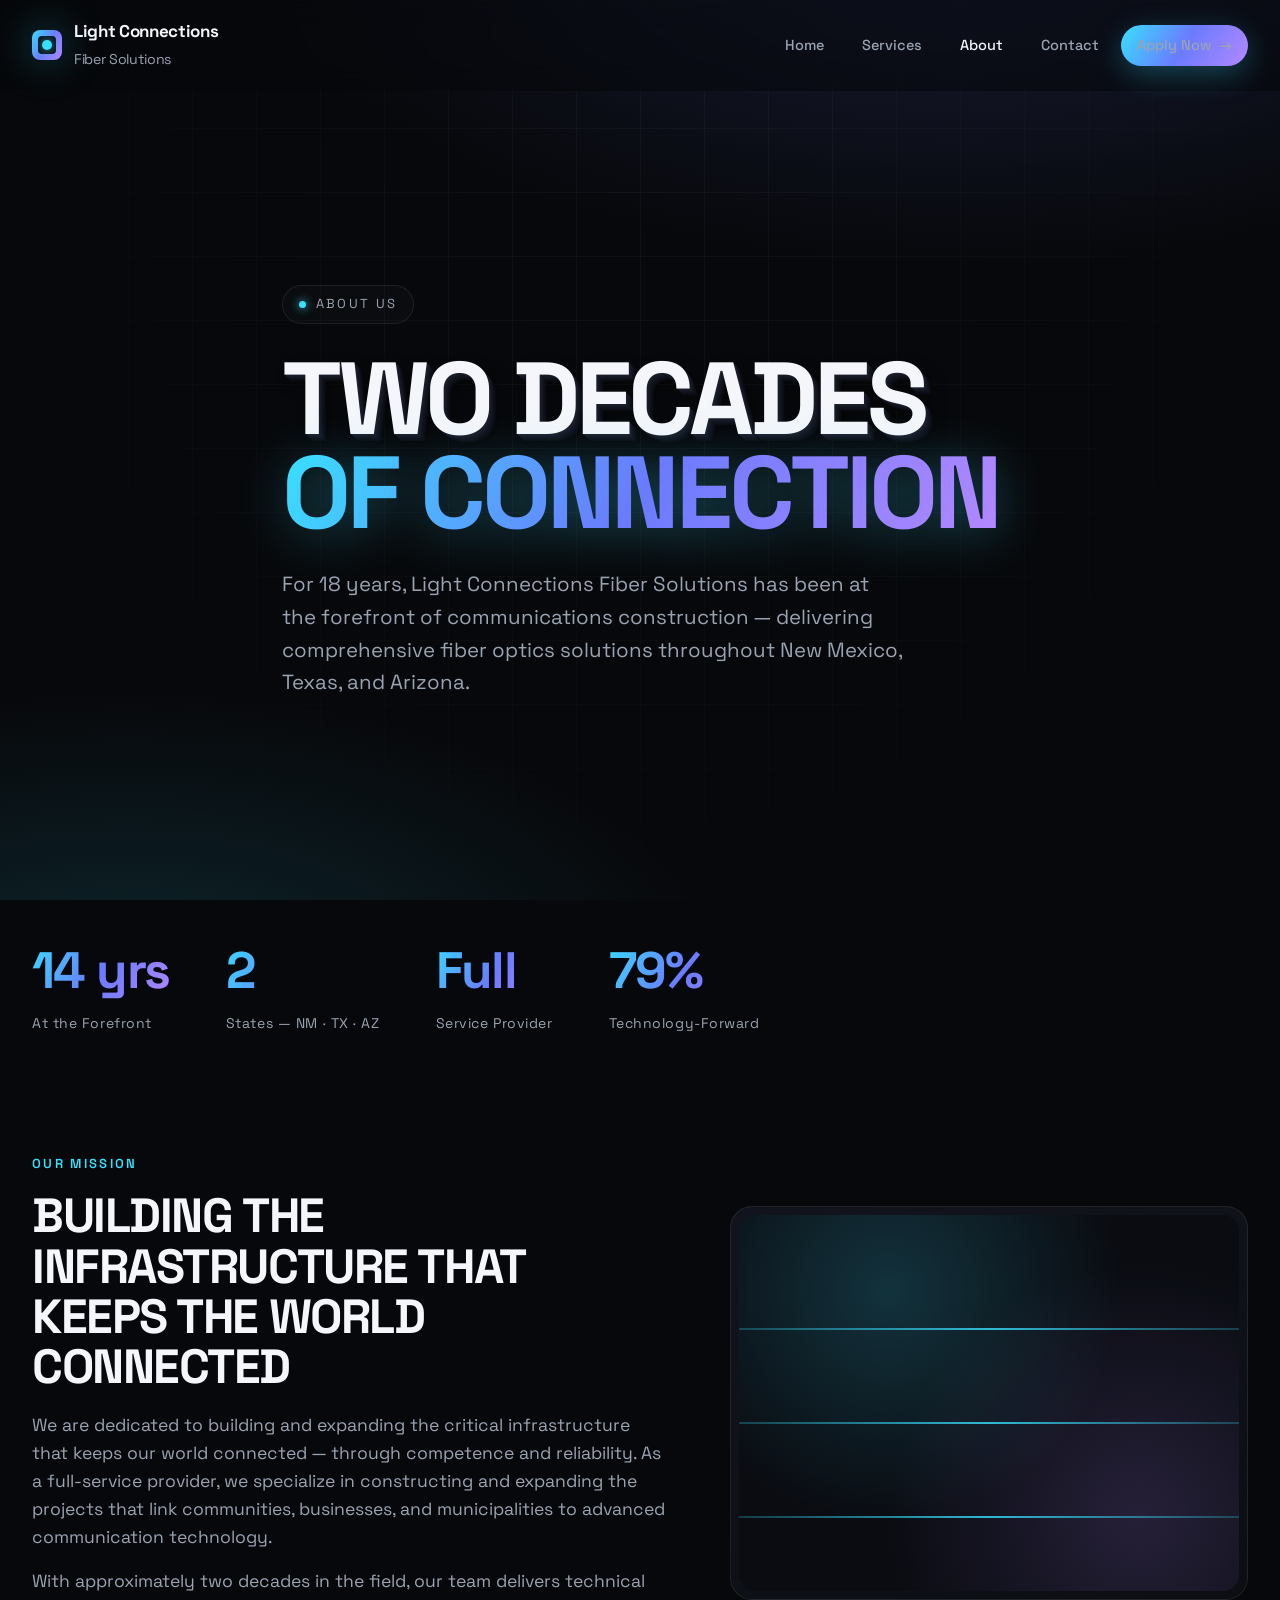
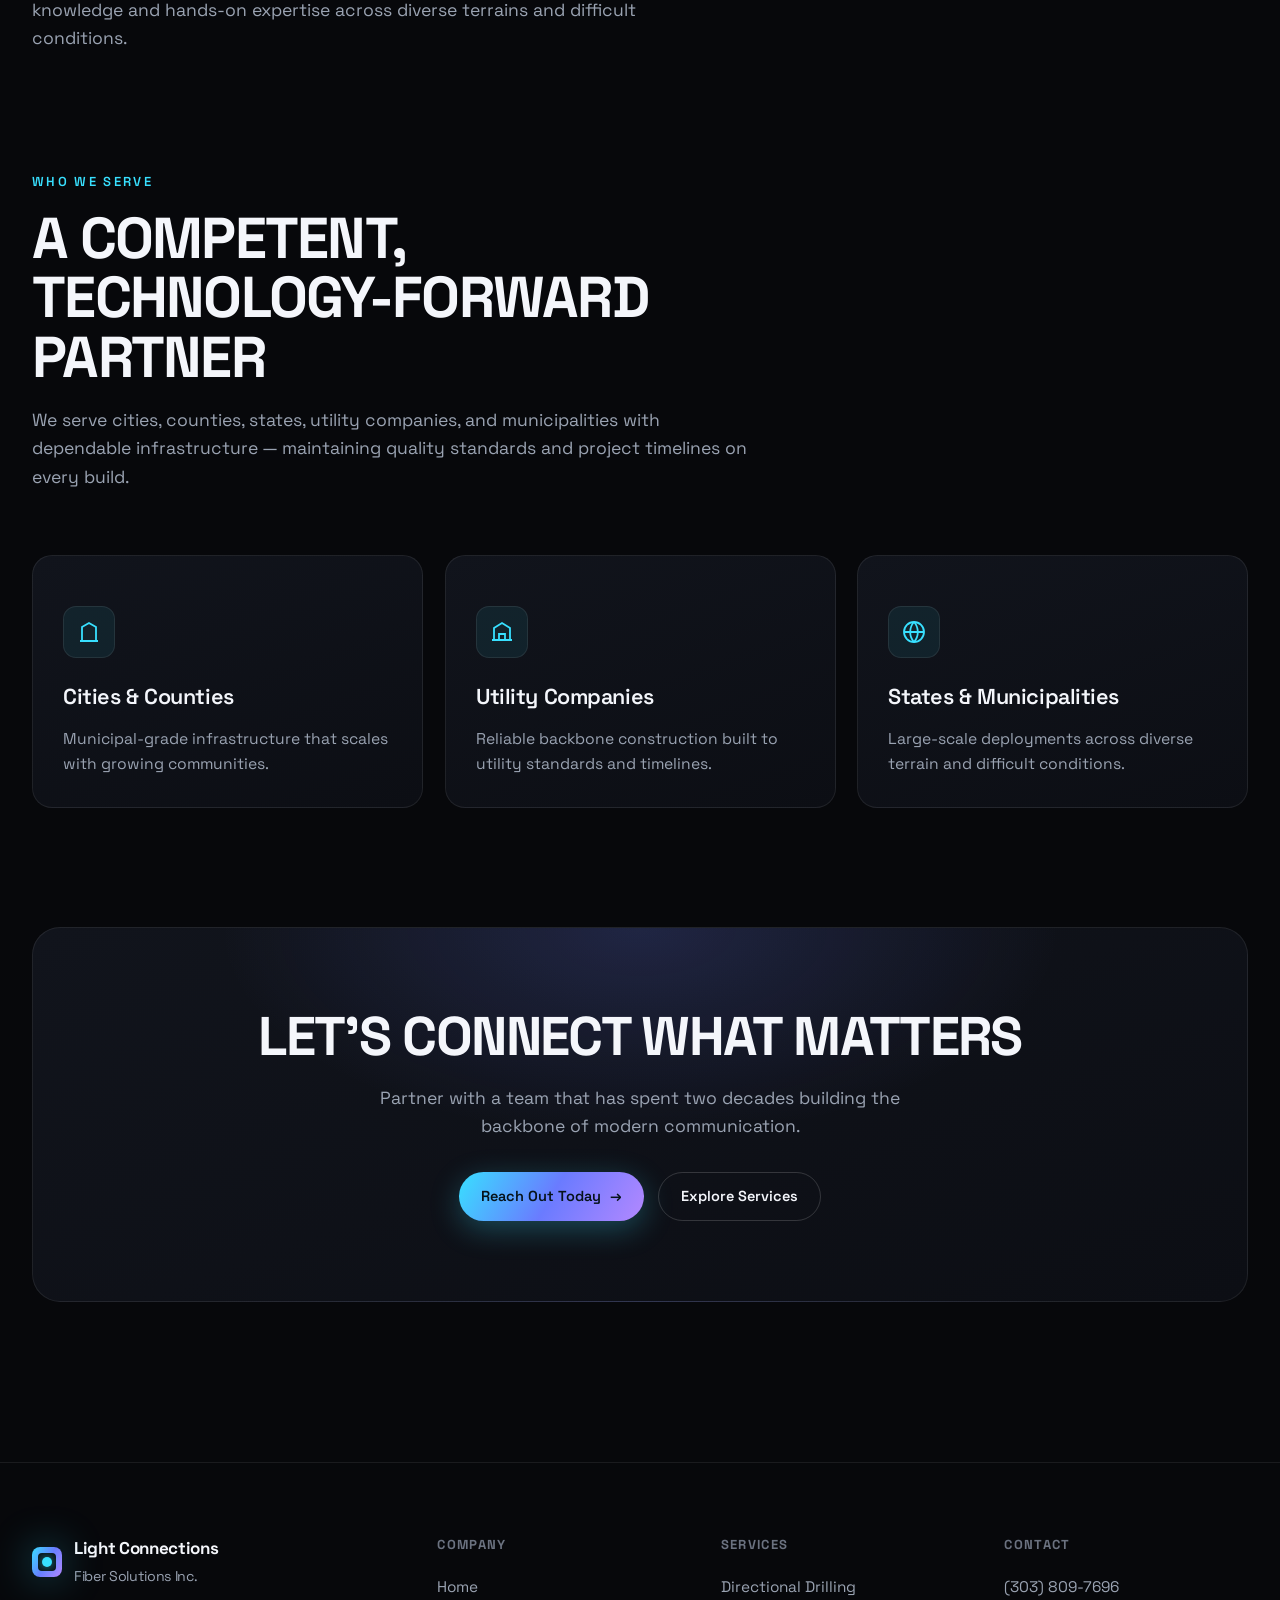
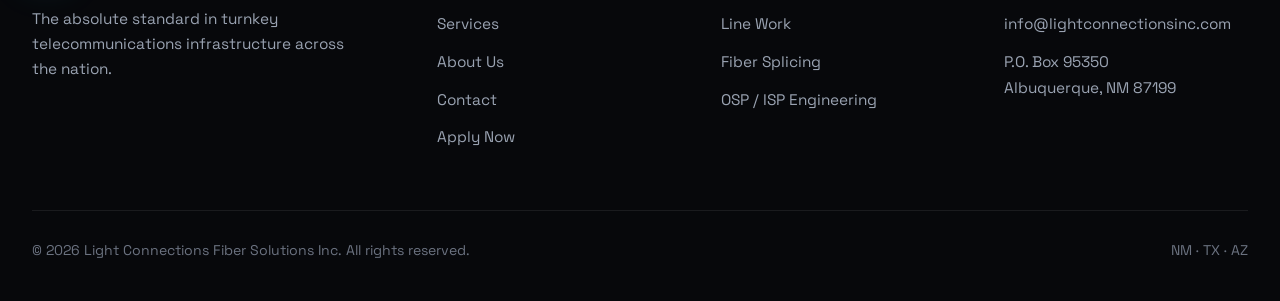
==== about.html @ 91910f93 "Light Connections Fiber Solutions — modern site Co-Authored-By: Claude Opus 4.8 <noreply@anthropic.c" ====
<!DOCTYPE html>
<html lang="en">
<head>
  <meta charset="UTF-8" />
  <meta name="viewport" content="width=device-width, initial-scale=1.0" />
  <title>About — Light Connections Fiber Solutions</title>
  <meta name="description" content="For 18 years, Light Connections Fiber Solutions has built and expanded the critical infrastructure that keeps communities connected across the Southwest." />
  <link rel="preconnect" href="https://fonts.googleapis.com" />
  <link rel="preconnect" href="https://fonts.gstatic.com" crossorigin />
  <link href="https://fonts.googleapis.com/css2?family=Space+Grotesk:wght@400;500;600;700&family=Inter:wght@400;500;600&display=swap" rel="stylesheet" />
  <link rel="stylesheet" href="css/style.css" />
</head>
<body>
  <div class="ambient"></div>

  <nav class="nav">
    <a href="index.html" class="brand"><span class="mark"></span><span>Light Connections<br><small>Fiber Solutions</small></span></a>
    <ul class="nav-links">
      <li><a href="index.html">Home</a></li>
      <li><a href="services.html">Services</a></li>
      <li><a href="about.html" class="active">About</a></li>
      <li><a href="contact.html">Contact</a></li>
      <li><a href="apply.html" class="btn btn-primary">Apply Now <span class="arrow">→</span></a></li>
    </ul>
    <button class="menu-toggle" aria-label="Menu"><svg width="24" height="24" viewBox="0 0 24 24" fill="none" stroke="currentColor" stroke-width="2"><line x1="3" y1="6" x2="21" y2="6"/><line x1="3" y1="12" x2="21" y2="12"/><line x1="3" y1="18" x2="21" y2="18"/></svg></button>
  </nav>

  <header class="hero page-hero">
    <div class="wrap">
      <span class="eyebrow reveal"><span class="dot"></span>About Us</span>
      <div class="hero-3d reveal" data-delay="1">
        <h1 class="title-3d">
          <span class="line layer">Two Decades</span>
          <span class="line grad">of Connection</span>
        </h1>
      </div>
      <p class="hero-sub reveal" data-delay="2">For 18 years, Light Connections Fiber Solutions has been at the forefront of communications construction — delivering comprehensive fiber optics solutions throughout New Mexico, Texas, and Arizona.</p>
    </div>
  </header>

  <section class="section" style="padding-top:30px">
    <div class="wrap">
      <div class="hero-stats reveal" style="margin-top:0;border-top:none;padding-top:0">
        <div class="stat"><div class="num"><span data-count="18" data-suffix=" yrs">0</span></div><div class="lbl">At the Forefront</div></div>
        <div class="stat"><div class="num"><span data-count="3">0</span></div><div class="lbl">States — NM · TX · AZ</div></div>
        <div class="stat"><div class="num">Full</div><div class="lbl">Service Provider</div></div>
        <div class="stat"><div class="num"><span data-count="100" data-suffix="%">0</span></div><div class="lbl">Technology-Forward</div></div>
      </div>
    </div>
  </section>

  <section class="section" style="padding-top:0">
    <div class="wrap split">
      <div class="reveal">
        <span class="kicker">Our Mission</span>
        <h2 style="font-size:clamp(1.8rem,4.5vw,3rem);font-weight:700;letter-spacing:-.03em;text-transform:uppercase;line-height:1.05">Building the Infrastructure That Keeps the World Connected</h2>
        <p style="color:var(--muted);margin-top:18px;font-size:1.1rem">We are dedicated to building and expanding the critical infrastructure that keeps our world connected — through competence and reliability. As a full-service provider, we specialize in constructing and expanding the projects that link communities, businesses, and municipalities to advanced communication technology.</p>
        <p style="color:var(--muted);margin-top:16px;font-size:1.1rem">With approximately two decades in the field, our team delivers technical knowledge and hands-on expertise across diverse terrains and difficult conditions.</p>
      </div>
      <div class="panel reveal" data-delay="1"><div class="viz"><div class="beam" style="top:30%"></div><div class="beam" style="top:55%;animation-delay:1.4s"></div><div class="beam" style="top:80%;animation-delay:2.8s"></div></div></div>
    </div>
  </section>

  <section class="section" style="padding-top:0">
    <div class="wrap">
      <div class="section-head reveal"><span class="kicker">Who We Serve</span><h2>A Competent, Technology-Forward Partner</h2><p>We serve cities, counties, states, utility companies, and municipalities with dependable infrastructure — maintaining quality standards and project timelines on every build.</p></div>
      <div class="cards">
        <article class="card reveal" data-delay="0"><div class="ico"><svg width="24" height="24" viewBox="0 0 24 24" fill="none" stroke="currentColor" stroke-width="1.8"><path d="M3 21h18M5 21V7l7-4 7 4v14M9 9h.01M15 9h.01M9 13h.01M15 13h.01"/></svg></div><h3>Cities &amp; Counties</h3><p>Municipal-grade infrastructure that scales with growing communities.</p></article>
        <article class="card reveal" data-delay="1"><div class="ico"><svg width="24" height="24" viewBox="0 0 24 24" fill="none" stroke="currentColor" stroke-width="1.8"><path d="M2 20h20M4 20V8l8-5 8 5v12M9 20v-6h6v6"/></svg></div><h3>Utility Companies</h3><p>Reliable backbone construction built to utility standards and timelines.</p></article>
        <article class="card reveal" data-delay="2"><div class="ico"><svg width="24" height="24" viewBox="0 0 24 24" fill="none" stroke="currentColor" stroke-width="1.8"><circle cx="12" cy="12" r="10"/><path d="M2 12h20M12 2a15 15 0 010 20M12 2a15 15 0 000 20"/></svg></div><h3>States &amp; Municipalities</h3><p>Large-scale deployments across diverse terrain and difficult conditions.</p></article>
      </div>
    </div>
  </section>

  <section class="section" style="padding-top:0">
    <div class="wrap">
      <div class="cta-band reveal">
        <h2>Let's Connect What Matters</h2>
        <p>Partner with a team that has spent two decades building the backbone of modern communication.</p>
        <div class="cta-actions">
          <a href="contact.html" class="btn btn-primary">Reach Out Today <span class="arrow">→</span></a>
          <a href="services.html" class="btn">Explore Services</a>
        </div>
      </div>
    </div>
  </section>

  <footer class="footer">
    <div class="wrap">
      <div class="footer-grid">
        <div><a href="index.html" class="brand"><span class="mark"></span><span>Light Connections<br><small>Fiber Solutions Inc.</small></span></a><p class="blurb">The absolute standard in turnkey telecommunications infrastructure across the nation.</p></div>
        <div><h4>Company</h4><ul><li><a href="index.html">Home</a></li><li><a href="services.html">Services</a></li><li><a href="about.html">About Us</a></li><li><a href="contact.html">Contact</a></li><li><a href="apply.html">Apply Now</a></li></ul></div>
        <div><h4>Services</h4><ul><li><a href="services.html">Directional Drilling</a></li><li><a href="services.html">Line Work</a></li><li><a href="services.html">Fiber Splicing</a></li><li><a href="services.html">OSP / ISP Engineering</a></li></ul></div>
        <div><h4>Contact</h4><ul><li><a href="tel:+13038097696" class="ct">(303) 809-7696</a></li><li><a href="mailto:info@lightconnectionsinc.com" class="ct">info@lightconnectionsinc.com</a></li><li><span class="ct">P.O. Box 95350<br>Albuquerque, NM 87199</span></li></ul></div>
      </div>
      <div class="footer-bottom"><span>© 2026 Light Connections Fiber Solutions Inc. All rights reserved.</span><span>NM · TX · AZ</span></div>
    </div>
  </footer>

  <script src="js/main.js"></script>
</body>
</html>
---- css/style.css ----
/* ============================================================
   Light Connections Fiber Solutions — Design System
   Modern monochrome, 3D type, light-beam accents
   ============================================================ */

:root {
  --bg: #07080b;
  --bg-2: #0c0e14;
  --surface: #11141c;
  --surface-2: #161a24;
  --line: rgba(255, 255, 255, 0.08);
  --line-strong: rgba(255, 255, 255, 0.16);
  --text: #f4f6fb;
  --muted: #9aa3b2;
  --muted-2: #6b7280;
  --accent: #38e0ff;
  --accent-2: #6a7bff;
  --accent-3: #b388ff;
  --glow: 0 0 40px rgba(56, 224, 255, 0.35);
  --grad: linear-gradient(120deg, #38e0ff 0%, #6a7bff 50%, #b388ff 100%);
  --maxw: 1280px;
  --ease: cubic-bezier(0.16, 1, 0.3, 1);
  --font: "Space Grotesk", "Inter", -apple-system, BlinkMacSystemFont, "Segoe UI", sans-serif;
}

* { margin: 0; padding: 0; box-sizing: border-box; }

html { scroll-behavior: smooth; -webkit-font-smoothing: antialiased; }

body {
  font-family: var(--font);
  background: var(--bg);
  color: var(--text);
  line-height: 1.6;
  overflow-x: hidden;
  position: relative;
}

/* Ambient animated background */
.ambient {
  position: fixed;
  inset: 0;
  z-index: -2;
  background:
    radial-gradient(1200px 600px at 75% -10%, rgba(106, 123, 255, 0.18), transparent 60%),
    radial-gradient(1000px 500px at 10% 110%, rgba(56, 224, 255, 0.14), transparent 60%),
    var(--bg);
}
.ambient::after {
  content: "";
  position: absolute;
  inset: 0;
  background-image:
    linear-gradient(var(--line) 1px, transparent 1px),
    linear-gradient(90deg, var(--line) 1px, transparent 1px);
  background-size: 64px 64px;
  mask-image: radial-gradient(circle at 50% 30%, black, transparent 80%);
  -webkit-mask-image: radial-gradient(circle at 50% 30%, black, transparent 80%);
  opacity: 0.5;
}

a { color: inherit; text-decoration: none; }
img { max-width: 100%; display: block; }

.wrap { max-width: var(--maxw); margin: 0 auto; padding: 0 32px; }

/* ---------------- Navigation ---------------- */
.nav {
  position: fixed;
  top: 0; left: 0; right: 0;
  z-index: 100;
  display: flex;
  align-items: center;
  justify-content: space-between;
  padding: 18px 32px;
  backdrop-filter: blur(14px);
  -webkit-backdrop-filter: blur(14px);
  background: rgba(7, 8, 11, 0.55);
  border-bottom: 1px solid transparent;
  transition: border-color 0.4s var(--ease), background 0.4s var(--ease), padding 0.4s var(--ease);
}
.nav.scrolled {
  border-bottom-color: var(--line);
  background: rgba(7, 8, 11, 0.82);
  padding: 12px 32px;
}
.brand {
  display: flex;
  align-items: center;
  gap: 12px;
  font-weight: 700;
  letter-spacing: -0.02em;
  font-size: 17px;
}
.brand .mark {
  width: 30px; height: 30px;
  border-radius: 8px;
  background: var(--grad);
  position: relative;
  box-shadow: var(--glow);
  flex: none;
}
.brand .mark::after {
  content: "";
  position: absolute;
  inset: 6px;
  border-radius: 4px;
  background: var(--bg);
}
.brand .mark::before {
  content: "";
  position: absolute;
  left: 50%; top: 50%;
  transform: translate(-50%, -50%);
  width: 10px; height: 10px;
  border-radius: 50%;
  background: var(--accent);
  box-shadow: 0 0 12px var(--accent);
  z-index: 1;
}
.brand small { color: var(--muted); font-weight: 400; }

.nav-links {
  display: flex;
  align-items: center;
  gap: 6px;
  list-style: none;
}
.nav-links a {
  padding: 9px 16px;
  border-radius: 100px;
  font-size: 14.5px;
  font-weight: 500;
  color: var(--muted);
  transition: color 0.25s, background 0.25s;
}
.nav-links a:hover { color: var(--text); background: rgba(255,255,255,0.06); }
.nav-links a.active { color: var(--text); }

.btn {
  display: inline-flex;
  align-items: center;
  gap: 9px;
  padding: 12px 22px;
  border-radius: 100px;
  font-weight: 600;
  font-size: 14.5px;
  font-family: var(--font);
  cursor: pointer;
  border: 1px solid var(--line-strong);
  background: transparent;
  color: var(--text);
  transition: transform 0.25s var(--ease), background 0.25s, box-shadow 0.3s, border-color 0.25s;
}
.btn:hover { transform: translateY(-2px); border-color: var(--accent); }
.btn-primary {
  background: var(--grad);
  color: #06121a;
  border: none;
  box-shadow: 0 8px 30px rgba(56, 224, 255, 0.28);
}
.btn-primary:hover { box-shadow: 0 12px 44px rgba(106, 123, 255, 0.45); }
.btn .arrow { transition: transform 0.25s var(--ease); }
.btn:hover .arrow { transform: translateX(4px); }

.menu-toggle { display: none; background: none; border: none; color: var(--text); cursor: pointer; padding: 8px; }

/* ---------------- Hero / 3D type ---------------- */
.hero {
  min-height: 100vh;
  display: flex;
  flex-direction: column;
  justify-content: center;
  padding: 140px 0 80px;
  position: relative;
}
.eyebrow {
  display: inline-flex;
  align-items: center;
  gap: 10px;
  font-size: 13px;
  letter-spacing: 0.18em;
  text-transform: uppercase;
  color: var(--muted);
  border: 1px solid var(--line);
  padding: 8px 16px;
  border-radius: 100px;
  width: fit-content;
  background: rgba(255,255,255,0.02);
}
.eyebrow .dot {
  width: 7px; height: 7px; border-radius: 50%;
  background: var(--accent);
  box-shadow: 0 0 10px var(--accent);
  animation: pulse 2s infinite;
}
@keyframes pulse { 0%,100%{opacity:1;transform:scale(1);} 50%{opacity:.4;transform:scale(.7);} }

/* The signature 3D extruded headline */
.hero-3d {
  perspective: 1000px;
  margin: 28px 0;
}
.title-3d {
  font-size: clamp(3rem, 9.5vw, 9.5rem);
  font-weight: 700;
  line-height: 0.92;
  letter-spacing: -0.04em;
  text-transform: uppercase;
  transform-style: preserve-3d;
  transition: transform 0.2s var(--ease);
  will-change: transform;
}
.title-3d .line { display: block; }
.title-3d .layer {
  color: var(--text);
  text-shadow:
    1px 1px 0 #1b1f2b,
    2px 2px 0 #181c27,
    3px 3px 0 #151823,
    4px 4px 0 #12141e,
    5px 5px 0 #0f111a,
    6px 6px 0 #0c0e16,
    7px 7px 0 #0a0b12,
    8px 8px 14px rgba(0,0,0,0.55);
}
.title-3d .grad {
  background: var(--grad);
  -webkit-background-clip: text;
  background-clip: text;
  -webkit-text-fill-color: transparent;
  filter: drop-shadow(0 6px 26px rgba(56,224,255,0.35));
}

.hero-sub {
  max-width: 620px;
  font-size: clamp(1.05rem, 1.6vw, 1.3rem);
  color: var(--muted);
  margin: 8px 0 36px;
}
.hero-actions { display: flex; gap: 14px; flex-wrap: wrap; }

.hero-stats {
  display: flex;
  gap: 56px;
  margin-top: 72px;
  flex-wrap: wrap;
  border-top: 1px solid var(--line);
  padding-top: 32px;
}
.stat .num {
  font-size: clamp(2.2rem, 4vw, 3.4rem);
  font-weight: 700;
  letter-spacing: -0.03em;
  background: var(--grad);
  -webkit-background-clip: text; background-clip: text;
  -webkit-text-fill-color: transparent;
}
.stat .lbl { color: var(--muted); font-size: 14px; letter-spacing: 0.04em; }

/* ---------------- Sections ---------------- */
section { position: relative; }
.section { padding: 120px 0; }
.section-head { max-width: 720px; margin-bottom: 64px; }
.kicker {
  font-size: 13px; letter-spacing: 0.18em; text-transform: uppercase;
  color: var(--accent); font-weight: 600; margin-bottom: 16px; display: block;
}
.section-head h2 {
  font-size: clamp(2rem, 5vw, 3.6rem);
  font-weight: 700; letter-spacing: -0.03em; line-height: 1.04;
  text-transform: uppercase;
}
.section-head p { color: var(--muted); font-size: 1.1rem; margin-top: 18px; }

/* ---------------- 3D tilt cards ---------------- */
.cards { display: grid; grid-template-columns: repeat(3, 1fr); gap: 22px; }
.cards.two { grid-template-columns: repeat(2, 1fr); }

.card {
  position: relative;
  padding: 34px 30px 30px;
  border-radius: 20px;
  background: linear-gradient(160deg, var(--surface), var(--bg-2));
  border: 1px solid var(--line);
  transform-style: preserve-3d;
  transition: transform 0.25s var(--ease), border-color 0.3s, box-shadow 0.3s;
  overflow: hidden;
  will-change: transform;
}
.card::before {
  content: "";
  position: absolute;
  inset: 0;
  background: radial-gradient(400px circle at var(--mx, 50%) var(--my, 0%), rgba(56,224,255,0.12), transparent 45%);
  opacity: 0;
  transition: opacity 0.3s;
}
.card:hover { border-color: var(--line-strong); box-shadow: 0 30px 60px rgba(0,0,0,0.4); }
.card:hover::before { opacity: 1; }
.card .num-tag {
  font-size: 13px; color: var(--muted-2); font-weight: 600;
  letter-spacing: 0.1em; transform: translateZ(20px);
}
.card .ico {
  width: 52px; height: 52px; border-radius: 13px;
  display: grid; place-items: center;
  background: rgba(56,224,255,0.08);
  border: 1px solid var(--line);
  margin: 16px 0 22px;
  color: var(--accent);
  transform: translateZ(40px);
}
.card h3 {
  font-size: 1.35rem; font-weight: 600; letter-spacing: -0.02em;
  margin-bottom: 12px; transform: translateZ(30px);
}
.card p { color: var(--muted); font-size: 0.98rem; transform: translateZ(15px); }

/* feature split */
.split { display: grid; grid-template-columns: 1.1fr 0.9fr; gap: 64px; align-items: center; }
.split .panel {
  border-radius: 22px;
  border: 1px solid var(--line);
  background: linear-gradient(160deg, var(--surface), var(--bg-2));
  padding: 8px;
  position: relative;
  overflow: hidden;
}
.viz {
  aspect-ratio: 4/3;
  border-radius: 16px;
  background:
    radial-gradient(circle at 30% 20%, rgba(56,224,255,0.18), transparent 50%),
    radial-gradient(circle at 80% 80%, rgba(179,136,255,0.16), transparent 50%),
    #0a0c12;
  position: relative;
  overflow: hidden;
}
.viz .beam {
  position: absolute;
  height: 2px; left: -20%; right: -20%;
  background: linear-gradient(90deg, transparent, var(--accent), transparent);
  filter: blur(0.5px);
  opacity: 0.8;
  animation: travel 4s linear infinite;
}
@keyframes travel { 0%{transform:translateX(-30%);} 100%{transform:translateX(30%);} }

.list { list-style: none; margin-top: 24px; }
.list li {
  display: flex; gap: 14px; padding: 16px 0;
  border-top: 1px solid var(--line);
  color: var(--muted);
}
.list li:first-child { border-top: none; }
.list li strong { color: var(--text); font-weight: 600; }
.list .check {
  flex: none; width: 22px; height: 22px; border-radius: 50%;
  background: rgba(56,224,255,0.1); color: var(--accent);
  display: grid; place-items: center; font-size: 12px; margin-top: 2px;
}

/* CTA band */
.cta-band {
  margin: 0 auto;
  text-align: center;
  border-radius: 28px;
  border: 1px solid var(--line);
  background:
    radial-gradient(600px 300px at 50% 0%, rgba(106,123,255,0.18), transparent 70%),
    linear-gradient(160deg, var(--surface), var(--bg-2));
  padding: 80px 40px;
}
.cta-band h2 {
  font-size: clamp(2rem, 5vw, 3.4rem); font-weight: 700;
  letter-spacing: -0.03em; text-transform: uppercase; line-height: 1.05;
}
.cta-band p { color: var(--muted); max-width: 560px; margin: 18px auto 32px; font-size: 1.1rem; }
.cta-actions { display: flex; gap: 14px; justify-content: center; flex-wrap: wrap; }

/* ---------------- Footer ---------------- */
.footer {
  border-top: 1px solid var(--line);
  padding: 72px 0 40px;
  margin-top: 40px;
}
.footer-grid {
  display: grid; grid-template-columns: 1.5fr 1fr 1fr 1fr; gap: 40px;
  padding-bottom: 48px; border-bottom: 1px solid var(--line);
}
.footer h4 { font-size: 13px; letter-spacing: 0.1em; text-transform: uppercase; color: var(--muted-2); margin-bottom: 18px; }
.footer ul { list-style: none; }
.footer ul li { margin-bottom: 12px; }
.footer ul a, .footer .ct { color: var(--muted); transition: color 0.2s; font-size: 0.96rem; }
.footer ul a:hover { color: var(--accent); }
.footer .blurb { color: var(--muted); max-width: 320px; margin-top: 18px; font-size: 0.96rem; }
.footer-bottom {
  display: flex; justify-content: space-between; flex-wrap: wrap; gap: 12px;
  padding-top: 28px; color: var(--muted-2); font-size: 0.88rem;
}

/* ---------------- Forms ---------------- */
.form-card {
  border-radius: 22px; border: 1px solid var(--line);
  background: linear-gradient(160deg, var(--surface), var(--bg-2));
  padding: 40px;
}
.field { margin-bottom: 22px; }
.field label { display: block; font-size: 14px; color: var(--muted); margin-bottom: 9px; font-weight: 500; }
.field input, .field textarea, .field select {
  width: 100%; padding: 14px 16px;
  background: var(--bg); border: 1px solid var(--line-strong);
  border-radius: 12px; color: var(--text); font-family: var(--font); font-size: 15px;
  transition: border-color 0.25s, box-shadow 0.25s;
}
.field input:focus, .field textarea:focus, .field select:focus {
  outline: none; border-color: var(--accent); box-shadow: 0 0 0 3px rgba(56,224,255,0.15);
}
.field textarea { min-height: 130px; resize: vertical; }
.grid-2 { display: grid; grid-template-columns: 1fr 1fr; gap: 22px; }

.contact-info { display: flex; flex-direction: column; gap: 28px; }
.info-item { display: flex; gap: 16px; align-items: flex-start; }
.info-item .ico {
  width: 46px; height: 46px; border-radius: 12px; flex: none;
  background: rgba(56,224,255,0.08); border: 1px solid var(--line);
  display: grid; place-items: center; color: var(--accent);
}
.info-item .lbl { font-size: 13px; color: var(--muted-2); text-transform: uppercase; letter-spacing: 0.08em; }
.info-item .val { font-size: 1.1rem; font-weight: 500; }

/* page hero (inner pages) */
.page-hero { padding: 180px 0 60px; }
.page-hero .title-3d { font-size: clamp(2.6rem, 8vw, 7rem); }

/* ---------------- Reveal animation ---------------- */
.reveal { opacity: 0; transform: translateY(34px); transition: opacity 0.8s var(--ease), transform 0.8s var(--ease); }
.reveal.in { opacity: 1; transform: none; }

.tag-pill {
  display: inline-block; padding: 6px 14px; border-radius: 100px;
  border: 1px solid var(--line); color: var(--muted); font-size: 13px;
  margin: 0 8px 8px 0;
}

/* ---------------- Responsive ---------------- */
@media (max-width: 980px) {
  .cards, .cards.two { grid-template-columns: 1fr 1fr; }
  .split { grid-template-columns: 1fr; gap: 36px; }
  .footer-grid { grid-template-columns: 1fr 1fr; }
}
@media (max-width: 720px) {
  .wrap { padding: 0 20px; }
  .nav { padding: 14px 20px; }
  .nav-links { display: none; }
  .menu-toggle { display: block; }
  .nav-links.open {
    display: flex; flex-direction: column; align-items: stretch;
    position: absolute; top: 100%; left: 0; right: 0;
    background: rgba(7,8,11,0.97); backdrop-filter: blur(14px);
    padding: 12px; border-bottom: 1px solid var(--line); gap: 4px;
  }
  .nav-links.open a { padding: 14px 16px; }
  .cards, .cards.two, .grid-2 { grid-template-columns: 1fr; }
  .footer-grid { grid-template-columns: 1fr; }
  .hero-stats { gap: 32px; }
  .section { padding: 80px 0; }
}

@media (prefers-reduced-motion: reduce) {
  *, *::before, *::after { animation: none !important; transition: none !important; }
  .reveal { opacity: 1; transform: none; }
}
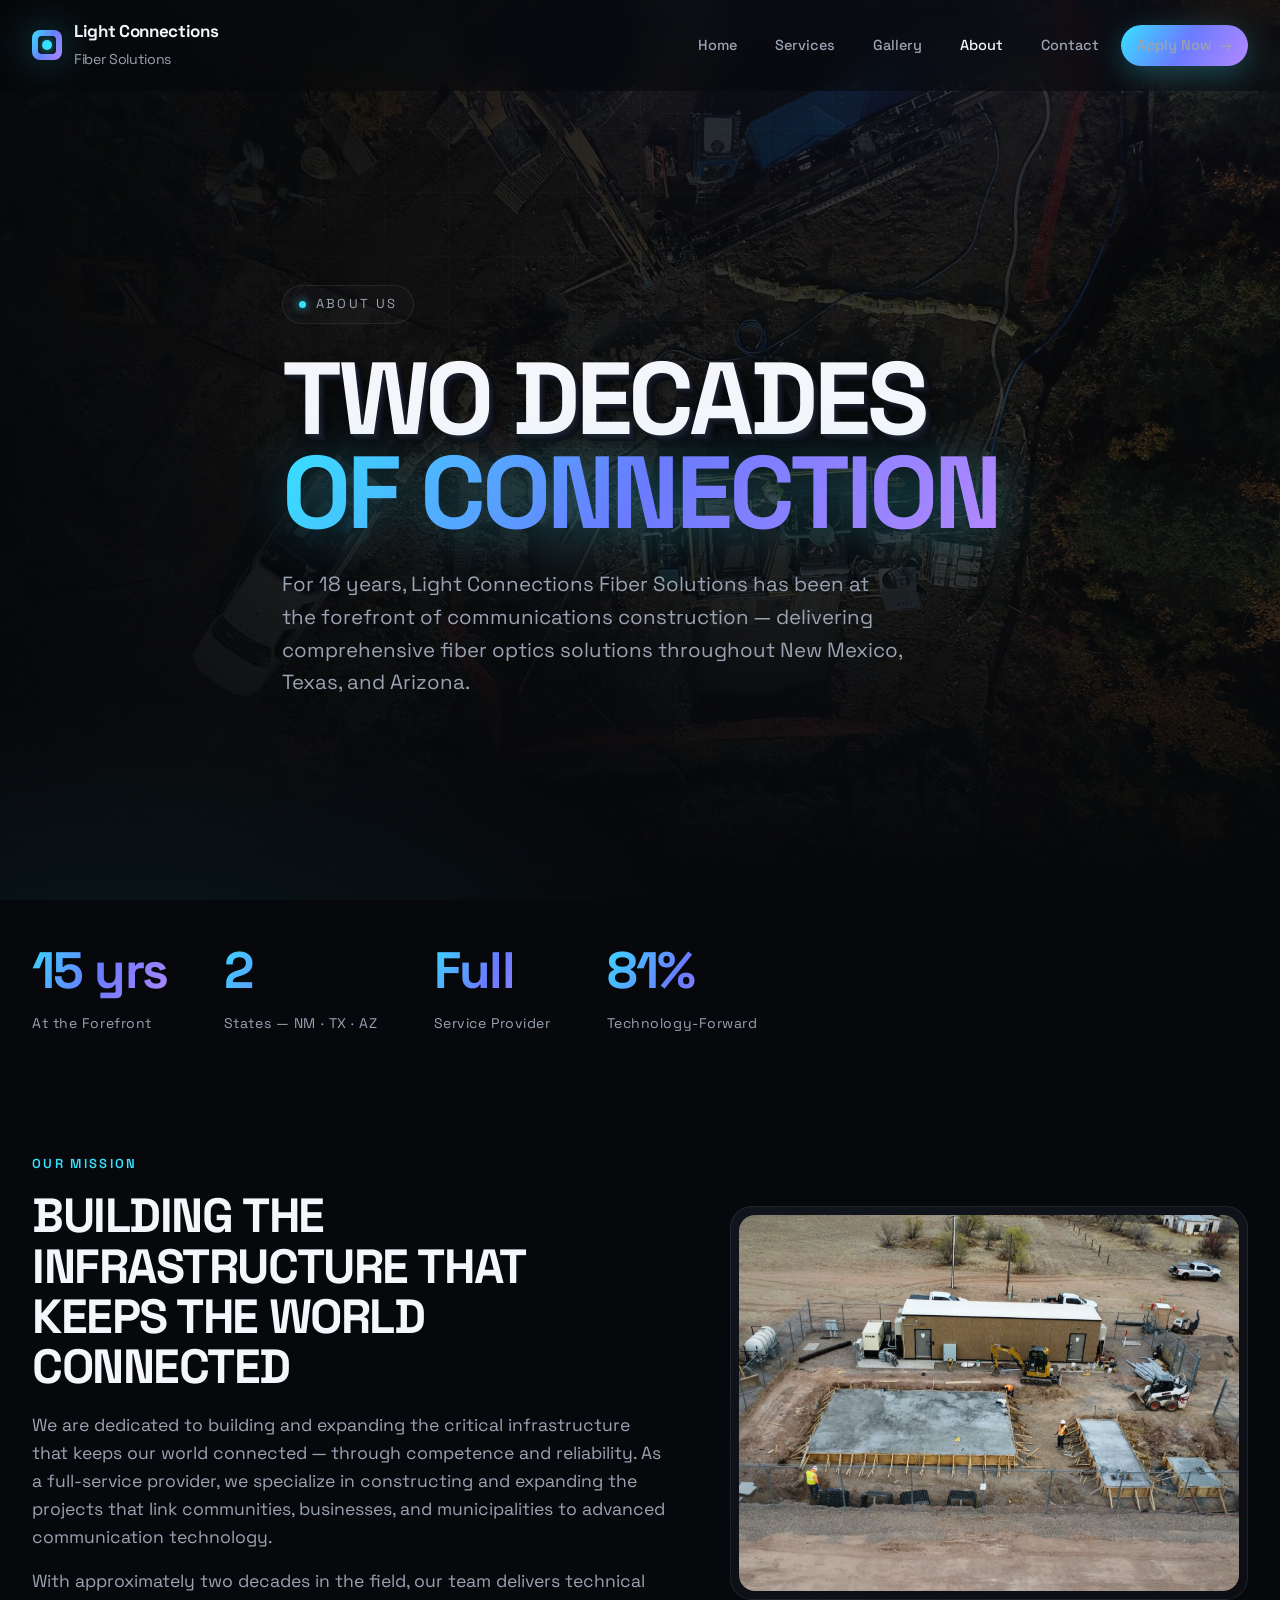
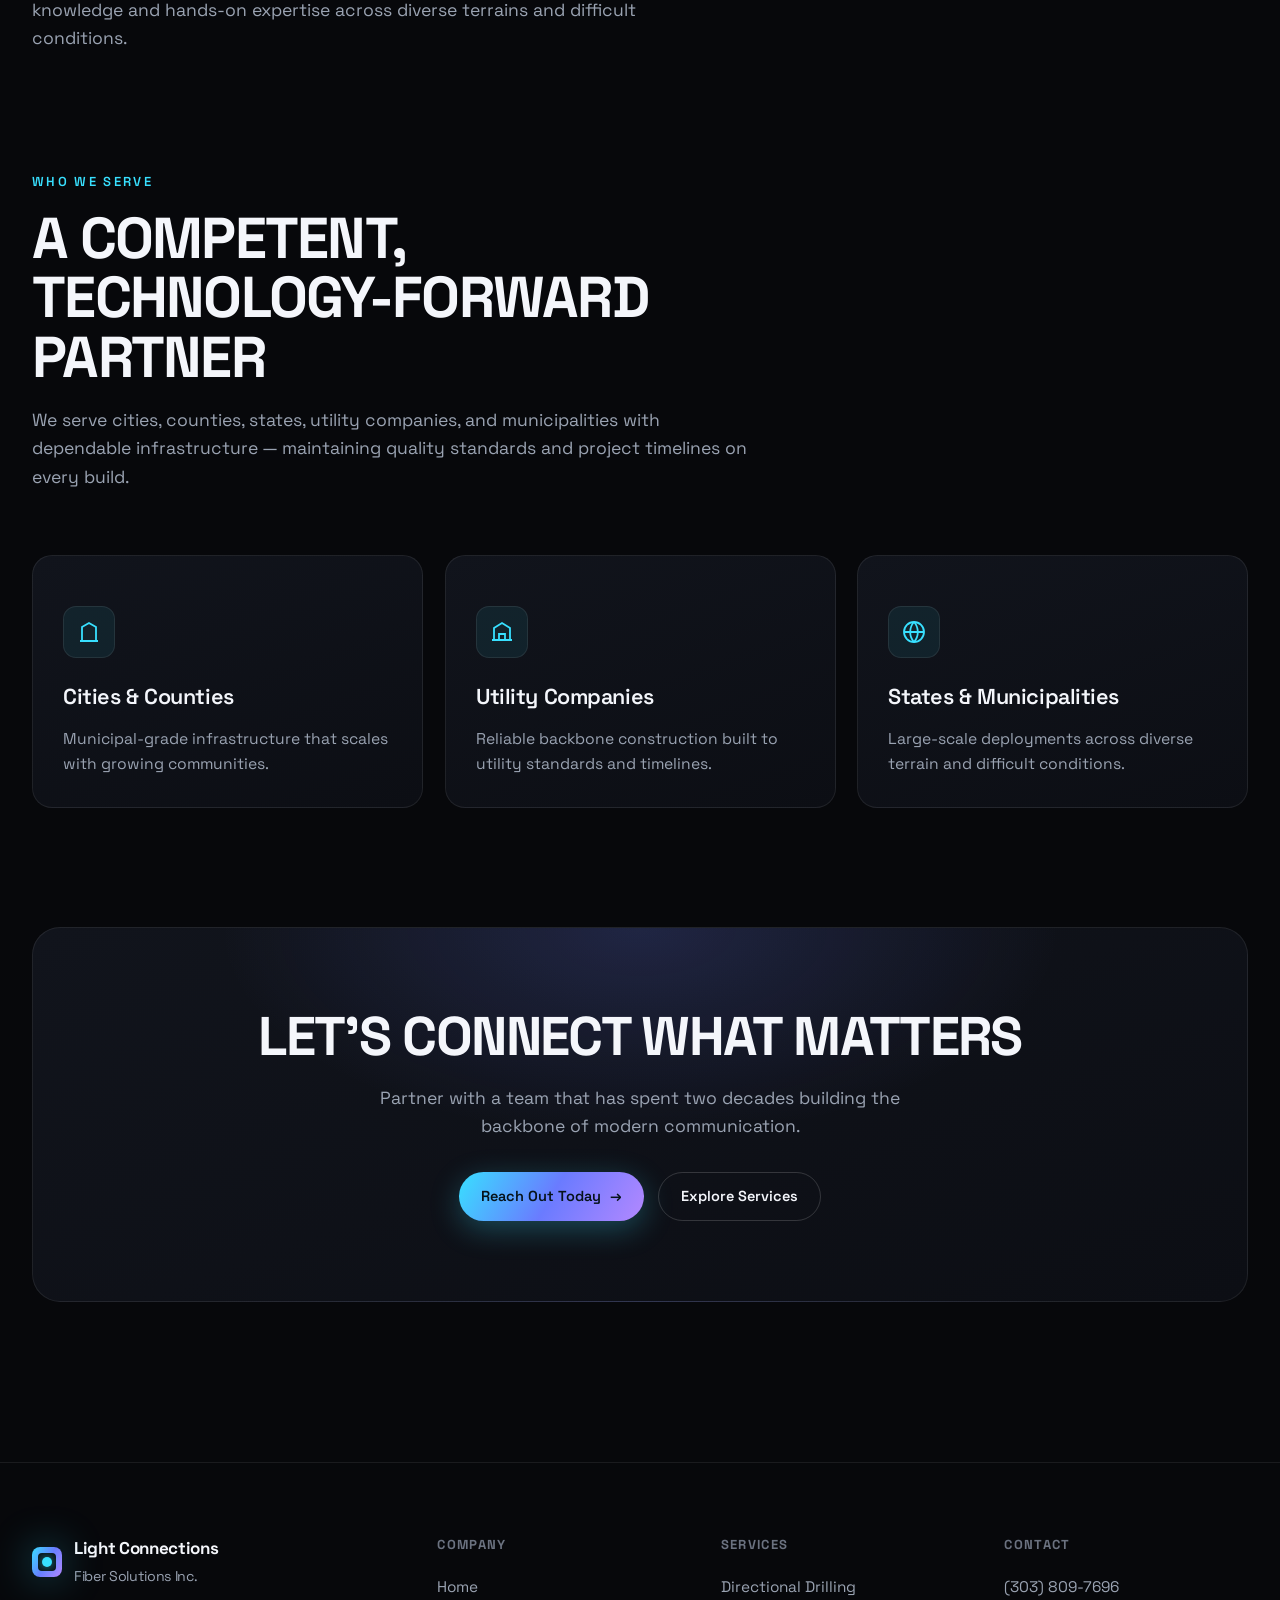
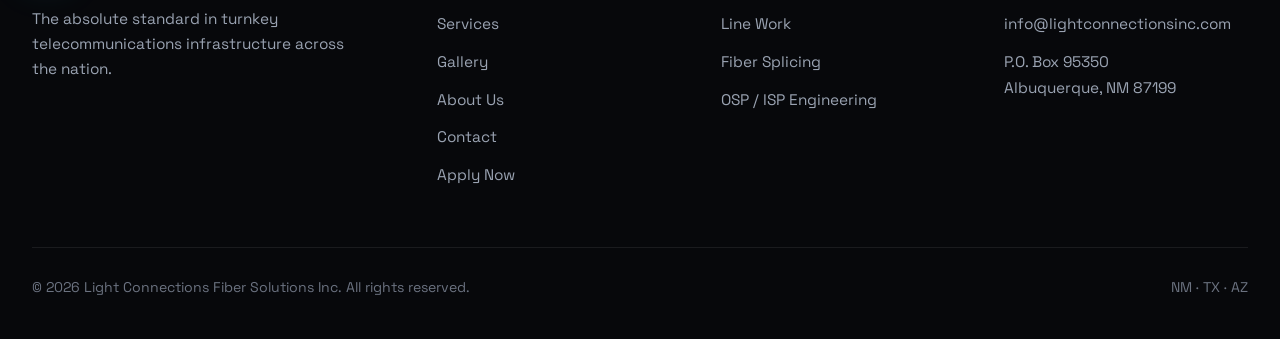
==== commit 4d01d736: "Add field photo gallery with fullscreen lightbox; weave job-site photos across the site - New galler" ====
--- a/about.html
+++ b/about.html
@@ -18,6 +18,7 @@
     <ul class="nav-links">
       <li><a href="index.html">Home</a></li>
       <li><a href="services.html">Services</a></li>
+      <li><a href="gallery.html">Gallery</a></li>
       <li><a href="about.html" class="active">About</a></li>
       <li><a href="contact.html">Contact</a></li>
       <li><a href="apply.html" class="btn btn-primary">Apply Now <span class="arrow">→</span></a></li>
@@ -25,7 +26,8 @@
     <button class="menu-toggle" aria-label="Menu"><svg width="24" height="24" viewBox="0 0 24 24" fill="none" stroke="currentColor" stroke-width="2"><line x1="3" y1="6" x2="21" y2="6"/><line x1="3" y1="12" x2="21" y2="12"/><line x1="3" y1="18" x2="21" y2="18"/></svg></button>
   </nav>
 
-  <header class="hero page-hero">
+  <header class="hero page-hero has-photo">
+    <div class="hero-photo" style="background-image:url('assets/gallery/full/photo-16.jpg')"></div>
     <div class="wrap">
       <span class="eyebrow reveal"><span class="dot"></span>About Us</span>
       <div class="hero-3d reveal" data-delay="1">
@@ -57,7 +59,7 @@
         <p style="color:var(--muted);margin-top:18px;font-size:1.1rem">We are dedicated to building and expanding the critical infrastructure that keeps our world connected — through competence and reliability. As a full-service provider, we specialize in constructing and expanding the projects that link communities, businesses, and municipalities to advanced communication technology.</p>
         <p style="color:var(--muted);margin-top:16px;font-size:1.1rem">With approximately two decades in the field, our team delivers technical knowledge and hands-on expertise across diverse terrains and difficult conditions.</p>
       </div>
-      <div class="panel reveal" data-delay="1"><div class="viz"><div class="beam" style="top:30%"></div><div class="beam" style="top:55%;animation-delay:1.4s"></div><div class="beam" style="top:80%;animation-delay:2.8s"></div></div></div>
+      <div class="panel media reveal" data-delay="1"><img class="viz-img" loading="lazy" src="assets/gallery/full/photo-05.jpg" alt="Aerial view of a bore operation on site"></div>
     </div>
   </section>
 
@@ -89,7 +91,7 @@
     <div class="wrap">
       <div class="footer-grid">
         <div><a href="index.html" class="brand"><span class="mark"></span><span>Light Connections<br><small>Fiber Solutions Inc.</small></span></a><p class="blurb">The absolute standard in turnkey telecommunications infrastructure across the nation.</p></div>
-        <div><h4>Company</h4><ul><li><a href="index.html">Home</a></li><li><a href="services.html">Services</a></li><li><a href="about.html">About Us</a></li><li><a href="contact.html">Contact</a></li><li><a href="apply.html">Apply Now</a></li></ul></div>
+        <div><h4>Company</h4><ul><li><a href="index.html">Home</a></li><li><a href="services.html">Services</a></li><li><a href="gallery.html">Gallery</a></li><li><a href="about.html">About Us</a></li><li><a href="contact.html">Contact</a></li><li><a href="apply.html">Apply Now</a></li></ul></div>
         <div><h4>Services</h4><ul><li><a href="services.html">Directional Drilling</a></li><li><a href="services.html">Line Work</a></li><li><a href="services.html">Fiber Splicing</a></li><li><a href="services.html">OSP / ISP Engineering</a></li></ul></div>
         <div><h4>Contact</h4><ul><li><a href="tel:+13038097696" class="ct">(303) 809-7696</a></li><li><a href="mailto:info@lightconnectionsinc.com" class="ct">info@lightconnectionsinc.com</a></li><li><span class="ct">P.O. Box 95350<br>Albuquerque, NM 87199</span></li></ul></div>
       </div>
--- a/css/style.css
+++ b/css/style.css
@@ -430,6 +430,115 @@
 .info-item .lbl { font-size: 13px; color: var(--muted-2); text-transform: uppercase; letter-spacing: 0.08em; }
 .info-item .val { font-size: 1.1rem; font-weight: 500; }
 
+/* ---------------- Image panels (replace abstract viz) ---------------- */
+.viz-img {
+  width: 100%;
+  height: 100%;
+  aspect-ratio: 4/3;
+  object-fit: cover;
+  border-radius: 16px;
+  display: block;
+}
+.panel.media { padding: 8px; }
+.panel.media .viz-img { aspect-ratio: 4/3; }
+
+/* hero photo backdrop */
+.hero.has-photo { overflow: hidden; }
+.hero-photo {
+  position: absolute;
+  inset: 0;
+  z-index: -1;
+  background-size: cover;
+  background-position: center;
+  opacity: 0.5;
+}
+.hero-photo::after {
+  content: "";
+  position: absolute;
+  inset: 0;
+  background:
+    linear-gradient(90deg, rgba(7,8,11,0.96) 0%, rgba(7,8,11,0.72) 40%, rgba(7,8,11,0.45) 100%),
+    linear-gradient(0deg, var(--bg) 2%, transparent 40%);
+}
+
+/* ---------------- Gallery ---------------- */
+.gallery-toolbar {
+  display: flex; flex-wrap: wrap; gap: 10px; margin-bottom: 40px;
+}
+.filter-btn {
+  padding: 9px 18px; border-radius: 100px; cursor: pointer;
+  font-family: var(--font); font-size: 14px; font-weight: 500;
+  background: transparent; color: var(--muted);
+  border: 1px solid var(--line); transition: all 0.25s var(--ease);
+}
+.filter-btn:hover { color: var(--text); border-color: var(--line-strong); }
+.filter-btn.active { background: var(--grad); color: #06121a; border-color: transparent; font-weight: 600; }
+
+.masonry { column-count: 3; column-gap: 16px; }
+.masonry .tile {
+  break-inside: avoid; margin-bottom: 16px; position: relative;
+  border-radius: 16px; overflow: hidden; cursor: pointer;
+  border: 1px solid var(--line); background: var(--surface);
+  transform: translateZ(0); transition: transform 0.4s var(--ease), box-shadow 0.4s, border-color 0.3s;
+  display: block;
+}
+.masonry .tile img { width: 100%; display: block; transition: transform 0.6s var(--ease); }
+.masonry .tile:hover { transform: translateY(-5px); box-shadow: 0 24px 50px rgba(0,0,0,0.5); border-color: var(--line-strong); }
+.masonry .tile:hover img { transform: scale(1.05); }
+.masonry .tile .meta {
+  position: absolute; inset: auto 0 0 0; padding: 22px 16px 14px;
+  background: linear-gradient(0deg, rgba(7,8,11,0.92), transparent);
+  opacity: 0; transform: translateY(8px); transition: opacity 0.3s, transform 0.3s;
+}
+.masonry .tile:hover .meta { opacity: 1; transform: none; }
+.masonry .tile .meta .c { font-size: 14px; font-weight: 500; }
+.masonry .tile .meta .t { font-size: 11px; letter-spacing: 0.12em; text-transform: uppercase; color: var(--accent); margin-bottom: 4px; }
+.masonry .tile .expand {
+  position: absolute; top: 12px; right: 12px; width: 34px; height: 34px;
+  border-radius: 50%; background: rgba(7,8,11,0.6); backdrop-filter: blur(6px);
+  display: grid; place-items: center; color: #fff; opacity: 0; transition: opacity 0.3s;
+}
+.masonry .tile:hover .expand { opacity: 1; }
+
+/* Lightbox */
+.lightbox {
+  position: fixed; inset: 0; z-index: 1000;
+  background: rgba(4,5,8,0.94); backdrop-filter: blur(10px);
+  display: flex; align-items: center; justify-content: center;
+  opacity: 0; pointer-events: none; transition: opacity 0.35s var(--ease);
+}
+.lightbox.open { opacity: 1; pointer-events: auto; }
+.lightbox img {
+  max-width: 92vw; max-height: 84vh; border-radius: 10px;
+  box-shadow: 0 40px 120px rgba(0,0,0,0.7);
+  transform: scale(0.96); transition: transform 0.35s var(--ease);
+}
+.lightbox.open img { transform: scale(1); }
+.lb-caption {
+  position: fixed; bottom: 28px; left: 50%; transform: translateX(-50%);
+  text-align: center; color: var(--text); max-width: 80vw;
+}
+.lb-caption .t { font-size: 12px; letter-spacing: 0.14em; text-transform: uppercase; color: var(--accent); margin-bottom: 6px; }
+.lb-caption .c { font-size: 1.05rem; }
+.lb-counter { position: fixed; top: 26px; left: 32px; color: var(--muted); font-size: 14px; letter-spacing: 0.08em; }
+.lb-btn {
+  position: fixed; background: rgba(255,255,255,0.06); border: 1px solid var(--line-strong);
+  color: #fff; width: 52px; height: 52px; border-radius: 50%; cursor: pointer;
+  display: grid; place-items: center; transition: background 0.25s, transform 0.25s; z-index: 1001;
+}
+.lb-btn:hover { background: rgba(255,255,255,0.16); transform: scale(1.08); }
+.lb-close { top: 22px; right: 28px; }
+.lb-prev { left: 24px; top: 50%; transform: translateY(-50%); }
+.lb-next { right: 24px; top: 50%; transform: translateY(-50%); }
+.lb-prev:hover, .lb-next:hover { transform: translateY(-50%) scale(1.08); }
+
+@media (max-width: 980px) { .masonry { column-count: 2; } }
+@media (max-width: 600px) {
+  .masonry { column-count: 1; }
+  .lb-prev { left: 10px; } .lb-next { right: 10px; }
+  .lb-btn { width: 44px; height: 44px; }
+}
+
 /* page hero (inner pages) */
 .page-hero { padding: 180px 0 60px; }
 .page-hero .title-3d { font-size: clamp(2.6rem, 8vw, 7rem); }
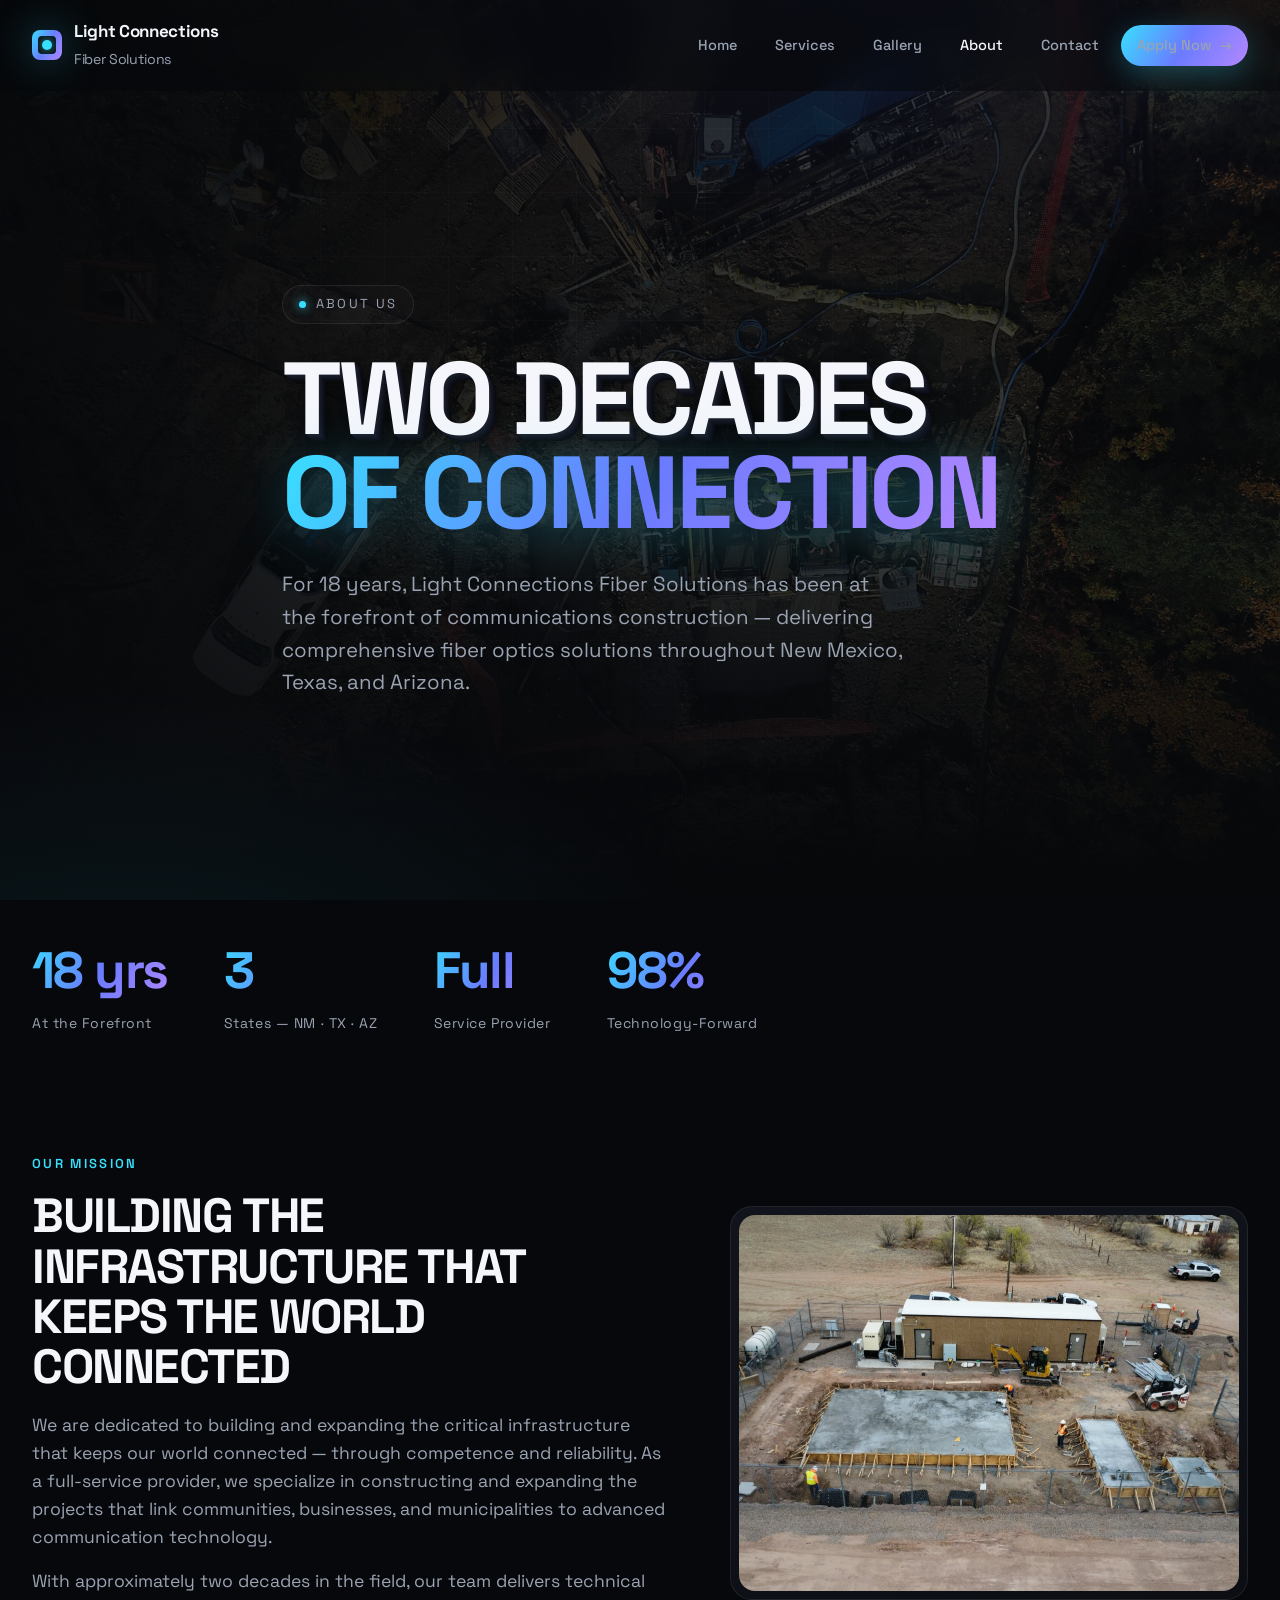
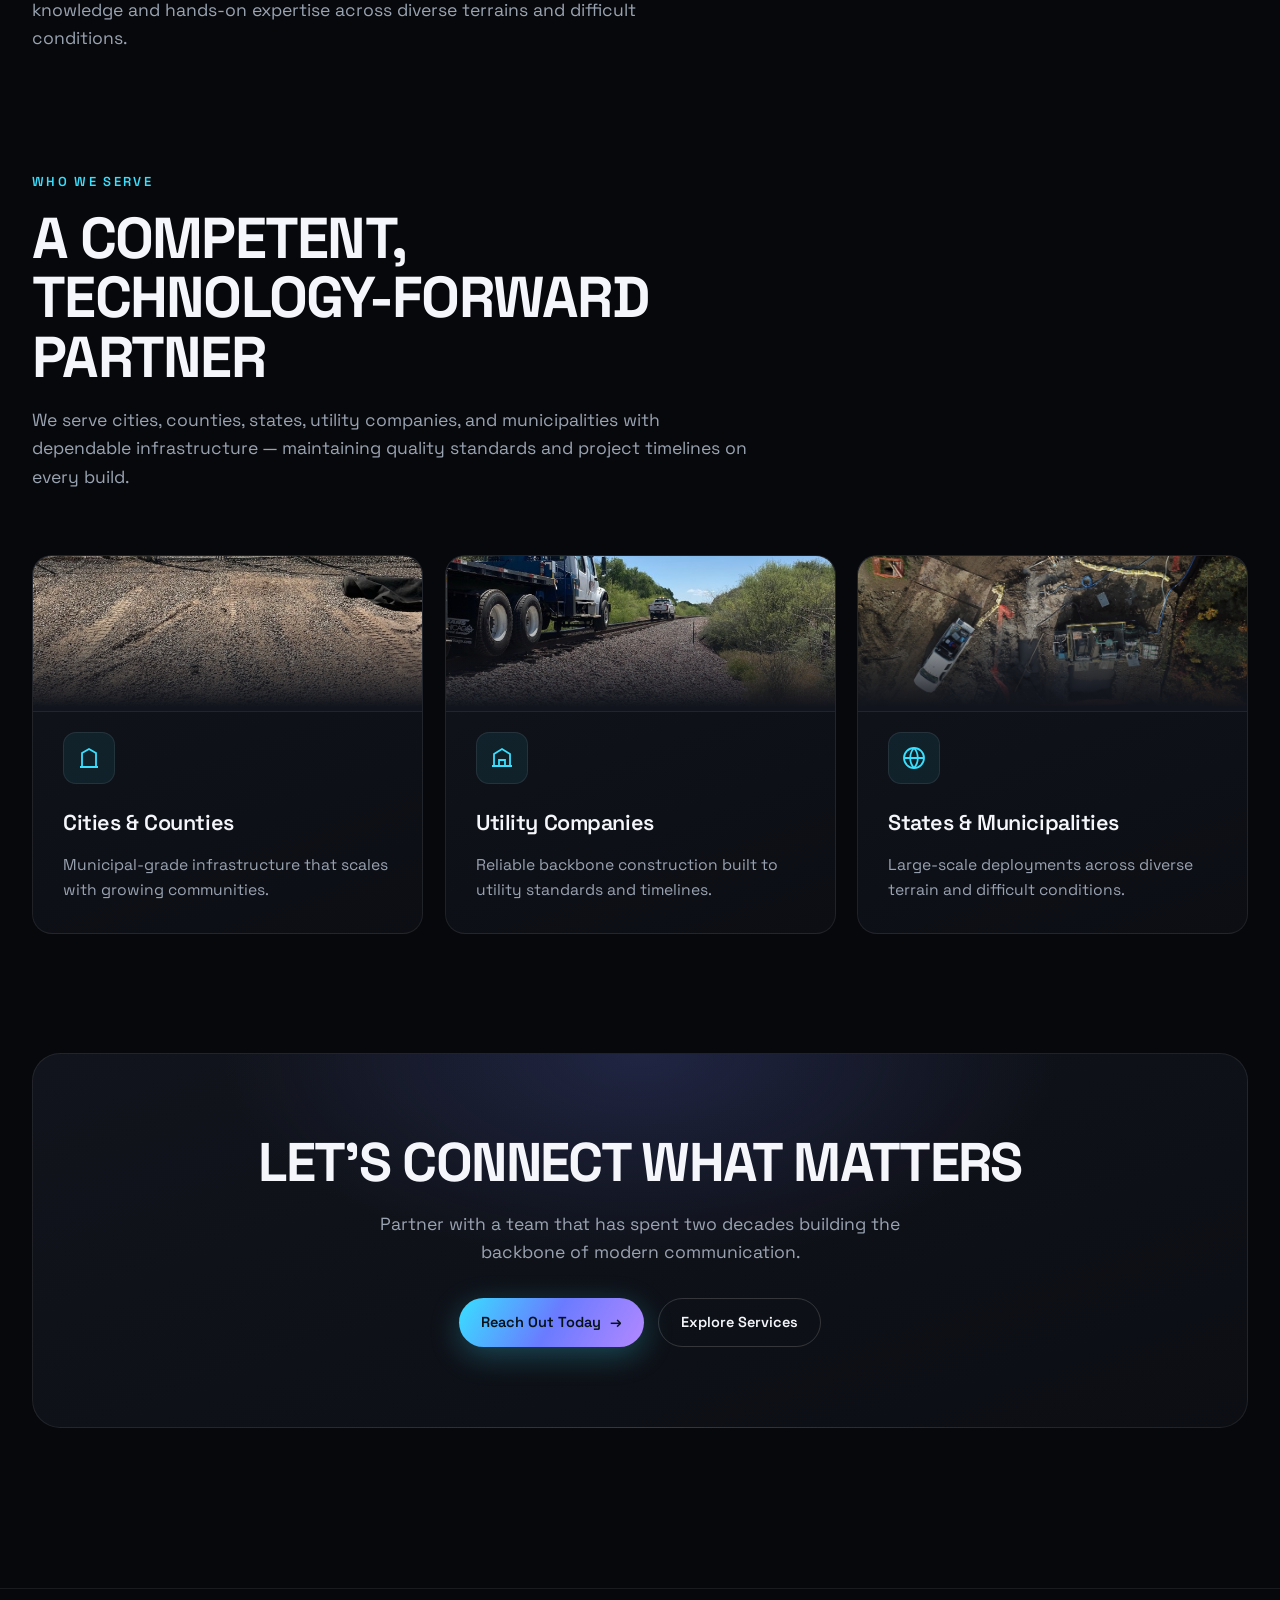
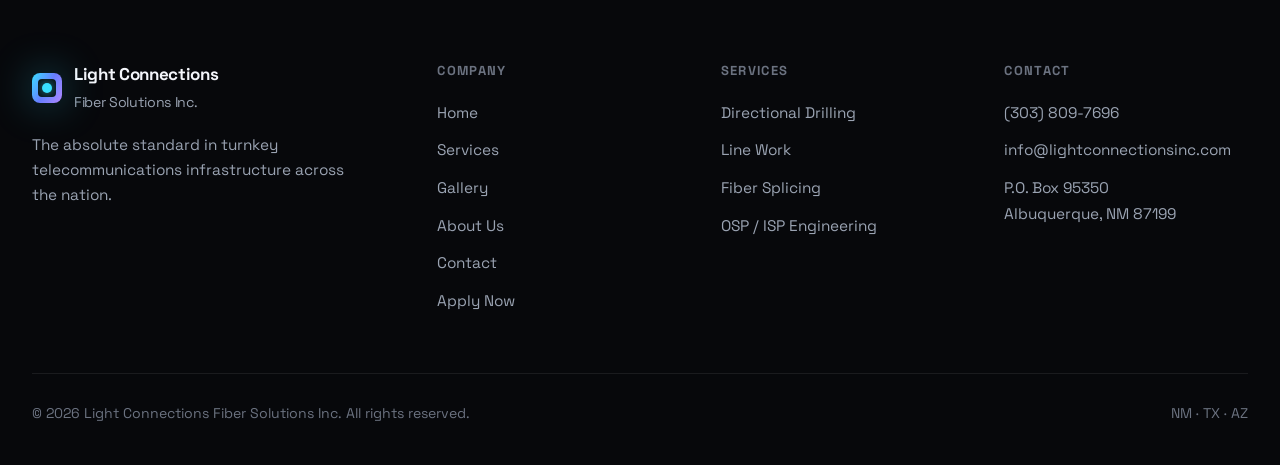
==== commit 8c5b4d07: "Use photos in remaining placeholders + correct gallery captions - Photo headers on the 5 Home servic" ====
--- a/about.html
+++ b/about.html
@@ -67,9 +67,9 @@
     <div class="wrap">
       <div class="section-head reveal"><span class="kicker">Who We Serve</span><h2>A Competent, Technology-Forward Partner</h2><p>We serve cities, counties, states, utility companies, and municipalities with dependable infrastructure — maintaining quality standards and project timelines on every build.</p></div>
       <div class="cards">
-        <article class="card reveal" data-delay="0"><div class="ico"><svg width="24" height="24" viewBox="0 0 24 24" fill="none" stroke="currentColor" stroke-width="1.8"><path d="M3 21h18M5 21V7l7-4 7 4v14M9 9h.01M15 9h.01M9 13h.01M15 13h.01"/></svg></div><h3>Cities &amp; Counties</h3><p>Municipal-grade infrastructure that scales with growing communities.</p></article>
-        <article class="card reveal" data-delay="1"><div class="ico"><svg width="24" height="24" viewBox="0 0 24 24" fill="none" stroke="currentColor" stroke-width="1.8"><path d="M2 20h20M4 20V8l8-5 8 5v12M9 20v-6h6v6"/></svg></div><h3>Utility Companies</h3><p>Reliable backbone construction built to utility standards and timelines.</p></article>
-        <article class="card reveal" data-delay="2"><div class="ico"><svg width="24" height="24" viewBox="0 0 24 24" fill="none" stroke="currentColor" stroke-width="1.8"><circle cx="12" cy="12" r="10"/><path d="M2 12h20M12 2a15 15 0 010 20M12 2a15 15 0 000 20"/></svg></div><h3>States &amp; Municipalities</h3><p>Large-scale deployments across diverse terrain and difficult conditions.</p></article>
+        <article class="card has-img reveal" data-delay="0"><div class="card-img"><img loading="lazy" src="assets/gallery/thumb/photo-37.jpg" alt="Gated municipal equipment compound"></div><div class="ico"><svg width="24" height="24" viewBox="0 0 24 24" fill="none" stroke="currentColor" stroke-width="1.8"><path d="M3 21h18M5 21V7l7-4 7 4v14M9 9h.01M15 9h.01M9 13h.01M15 13h.01"/></svg></div><h3>Cities &amp; Counties</h3><p>Municipal-grade infrastructure that scales with growing communities.</p></article>
+        <article class="card has-img reveal" data-delay="1"><div class="card-img"><img loading="lazy" src="assets/gallery/thumb/photo-20.jpg" alt="Hi-rail crane truck serving a utility corridor"></div><div class="ico"><svg width="24" height="24" viewBox="0 0 24 24" fill="none" stroke="currentColor" stroke-width="1.8"><path d="M2 20h20M4 20V8l8-5 8 5v12M9 20v-6h6v6"/></svg></div><h3>Utility Companies</h3><p>Reliable backbone construction built to utility standards and timelines.</p></article>
+        <article class="card has-img reveal" data-delay="2"><div class="card-img"><img loading="lazy" src="assets/gallery/thumb/photo-16.jpg" alt="Aerial view of a large-scale deployment"></div><div class="ico"><svg width="24" height="24" viewBox="0 0 24 24" fill="none" stroke="currentColor" stroke-width="1.8"><circle cx="12" cy="12" r="10"/><path d="M2 12h20M12 2a15 15 0 010 20M12 2a15 15 0 000 20"/></svg></div><h3>States &amp; Municipalities</h3><p>Large-scale deployments across diverse terrain and difficult conditions.</p></article>
       </div>
     </div>
   </section>
--- a/css/style.css
+++ b/css/style.css
@@ -302,6 +302,24 @@
   font-size: 13px; color: var(--muted-2); font-weight: 600;
   letter-spacing: 0.1em; transform: translateZ(20px);
 }
+/* photo header inside a card */
+.card.has-img { padding-top: 0; }
+.card .card-img {
+  margin: -34px -30px 0; height: 190px; overflow: hidden;
+  border-bottom: 1px solid var(--line); position: relative;
+}
+.card .card-img img {
+  width: 100%; height: 100%; object-fit: cover; display: block;
+  transition: transform 0.6s var(--ease); transform: scale(1.02);
+}
+.card.has-img:hover .card-img img { transform: scale(1.1); }
+.card .card-img::after {
+  content: ""; position: absolute; inset: 0;
+  background: linear-gradient(0deg, var(--surface) 2%, transparent 55%);
+}
+.card.has-img .num-tag { position: absolute; top: 16px; left: 30px; z-index: 2; color: #fff; text-shadow: 0 1px 6px rgba(0,0,0,.6); }
+.card.has-img .ico { margin-top: 20px; }
+.card.has-img .body { padding-top: 4px; }
 .card .ico {
   width: 52px; height: 52px; border-radius: 13px;
   display: grid; place-items: center;
